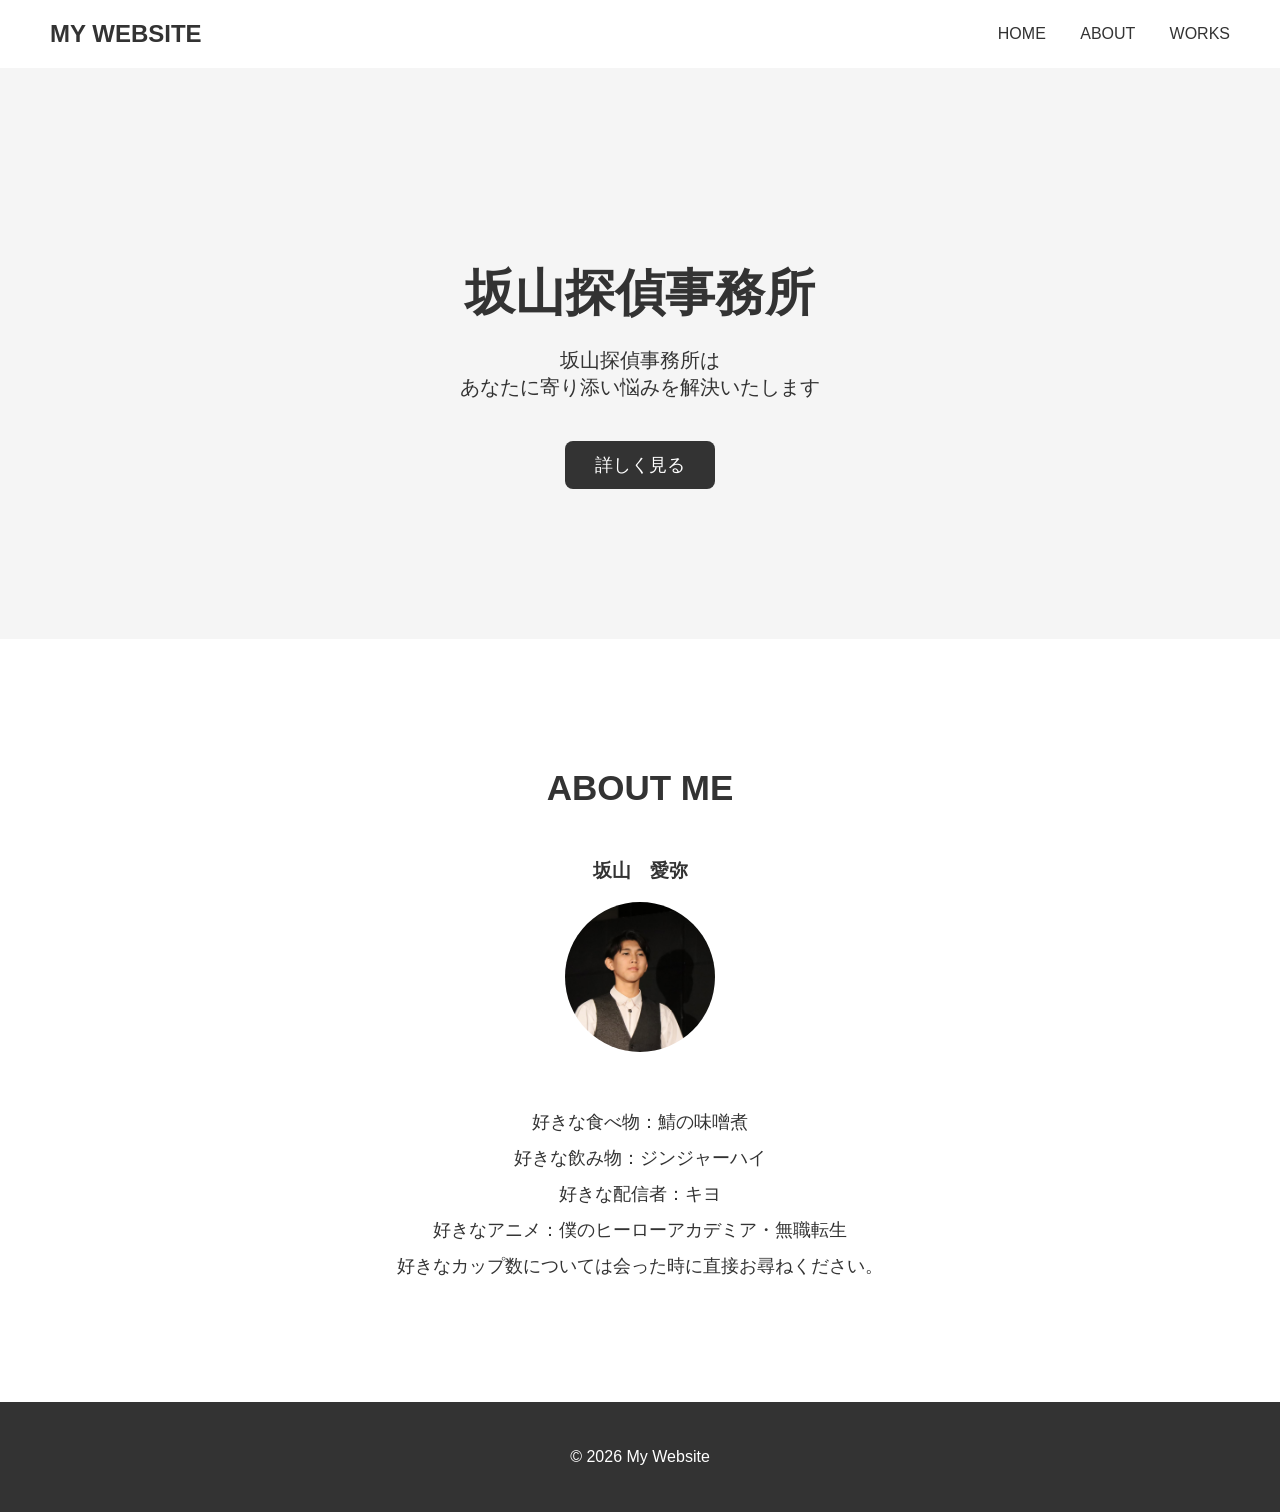
==== index.html @ 26651b27 "Add files via upload" ====
<!DOCTYPE html>
<html lang="ja">

<head>
    <meta charset="UTF-8">
    <meta name="viewport" content="width=device-width, initial-scale=1.0">

    <title>坂山探偵事務所</title>

    <link rel="stylesheet" href="style.css">
</head>

<body>

    <!-- ヘッダー -->
    <header>

        <h2>MY WEBSITE</h2>

        <nav>
            <a href="index.html">HOME</a>
            <a href="about.html">ABOUT</a>
            <a href="works.html">WORKS</a>
        </nav>

    </header>


    <!-- メイン -->
    <main>

        <!-- トップ -->
        <section id="home">

            <h1>坂山探偵事務所</h1>

            <p>坂山探偵事務所は<br>
                あなたに寄り添い悩みを解決いたします


            </p>

            <button>詳しく見る</button>

        </section>


        <!-- プロフィール -->
        <section id="about">

            <h2>ABOUT ME</h2>
            <h3>坂山　愛弥</h3>

            <div class="profile">

                <img
                    class="profile-image"
                    src="images/profile.jpg"
                    alt="プロフィール画像"
                >

                <p>
                    好きな食べ物：鯖の味噌煮<br>
                    好きな飲み物：ジンジャーハイ<br>
                    好きな配信者：キヨ<br>
                    好きなアニメ：僕のヒーローアカデミア・無職転生<br>
                    好きなカップ数については会った時に直接お尋ねください。
                    
                </p>

            </div>

        </section>

    </main>


    <!-- フッター -->
    <footer>

        <p>© 2026 My Website</p>

    </footer>

</body>

</html>
---- style.css ----
/* ページ全体 */

body {
    margin: 0;

    font-family: sans-serif;

    background-color: #f5f5f5;

    color: #333;
}


/* ヘッダー */

header {
    display: flex;

    justify-content: space-between;

    align-items: center;

    padding: 20px 50px;

    background-color: white;
}


header h2 {
    margin: 0;
}


/* メニュー */

nav a {
    margin-left: 30px;

    color: #333;

    text-decoration: none;
}

nav a:hover {
    opacity: 0.5;
}


/* トップ */

#home {
    text-align: center;

    padding: 150px 20px;
}


#home h1 {
    font-size: 50px;

    margin-bottom: 20px;
}


#home p {
    font-size: 20px;
}


/* ボタン */

button {
    margin-top: 20px;

    padding: 12px 30px;

    font-size: 18px;

    border: none;

    border-radius: 8px;

    background-color: #333;

    color: white;

    cursor: pointer;
}

button:hover {
    opacity: 0.7;
}


/* ABOUT */

#about {
    background-color: white;

    text-align: center;

    padding: 100px 20px;
}


#about h2 {
    font-size: 35px;

    margin-bottom: 50px;
}


/* プロフィール */

.profile {
    max-width: 600px;

    margin: 0 auto;
}


.profile-image {
    width: 150px;
    height: 150px;

    margin: 0 auto 30px;

    border-radius: 50%;

    object-fit: cover;
}


.profile p {
    font-size: 18px;

    line-height: 2;
}


/* フッター */

footer {
    text-align: center;

    padding: 30px;

    background-color: #333;

    color: white;
}
/* WORKS */

#works {
    text-align: center;

    padding: 100px 20px;

    background-color: #f5f5f5;
}


#works h1 {
    font-size: 40px;

    margin-bottom: 15px;
}


.works-description {
    margin-bottom: 50px;

    color: #666;
}


/* 作品を並べる */

.works-container {
    display: flex;

    justify-content: center;

    gap: 30px;

    max-width: 1000px;

    margin: 0 auto;
}


/* 作品カード */

.work-card {
    width: 280px;

    background-color: white;

    border-radius: 12px;

    overflow: hidden;

    box-shadow: 0 5px 15px rgba(0, 0, 0, 0.1);

    transition: transform 0.3s;
}


/* カードの画像 */

.work-card img {
    width: 100%;

    height: 180px;

    object-fit: cover;
}


/* カードのタイトル */

.work-card h2 {
    font-size: 22px;

    margin: 20px 20px 10px;
}


/* カードの説明 */

.work-card p {
    line-height: 1.7;

    color: #666;

    margin: 0 20px 25px;
}


/* マウスを乗せたとき */

.work-card:hover {
    transform: translateY(-8px);
}
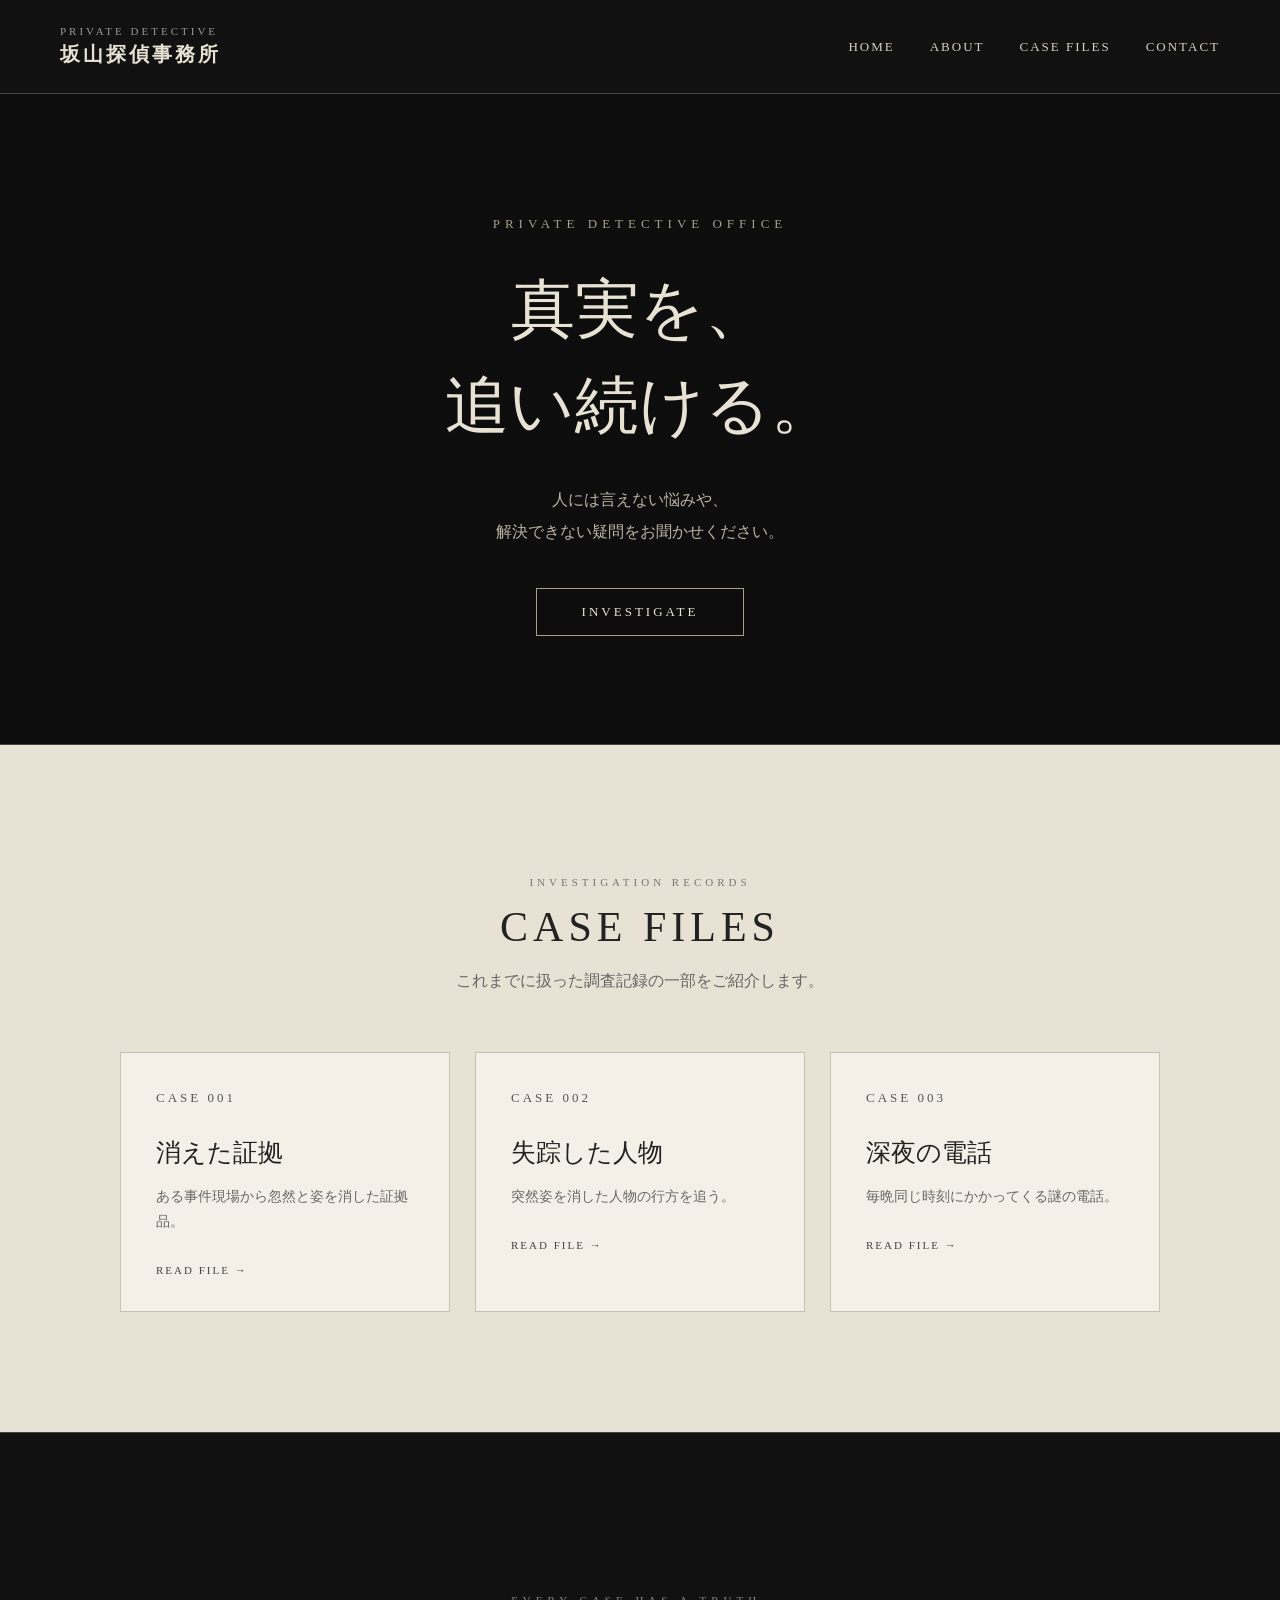
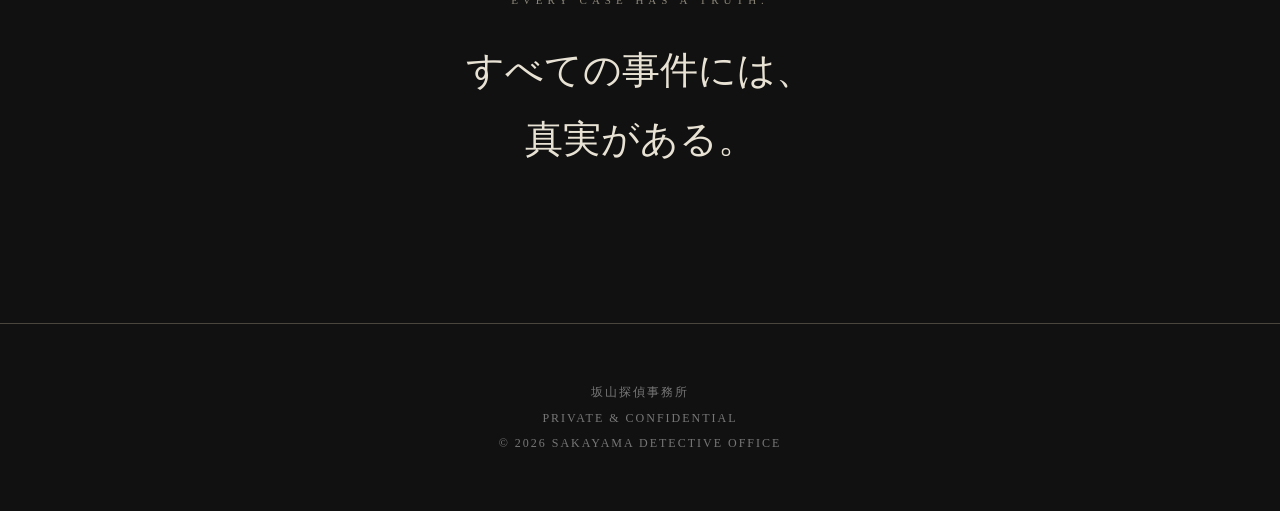
==== commit ed5eabc2: "Add files via upload" ====
--- a/index.html
+++ b/index.html
@@ -13,62 +13,163 @@
 <body>
 
     <!-- ヘッダー -->
+
     <header>
 
-        <h2>MY WEBSITE</h2>
+        <div class="logo">
+            <span>PRIVATE DETECTIVE</span>
+            <strong>坂山探偵事務所</strong>
+        </div>
 
         <nav>
             <a href="index.html">HOME</a>
             <a href="about.html">ABOUT</a>
-            <a href="works.html">WORKS</a>
+            <a href="works.html">CASE FILES</a>
+            <a href="contact.html">CONTACT</a>
         </nav>
 
     </header>
 
 
     <!-- メイン -->
+
     <main>
 
-        <!-- トップ -->
-        <section id="home">
+        <!-- ヒーロー -->
 
-            <h1>坂山探偵事務所</h1>
+        <section class="hero">
 
-            <p>坂山探偵事務所は<br>
-                あなたに寄り添い悩みを解決いたします
+            <div class="hero-content">
 
+                <p class="hero-subtitle">
+                    PRIVATE DETECTIVE OFFICE
+                </p>
 
-            </p>
+                <h1>
+                    真実を、<br>
+                    追い続ける。
+                </h1>
 
-            <button>詳しく見る</button>
+                <p class="hero-text">
+                    人には言えない悩みや、<br>
+                    解決できない疑問をお聞かせください。
+                </p>
+
+                <a href="about.html" class="main-button">
+                    INVESTIGATE
+                </a>
+
+            </div>
 
         </section>
 
 
-        <!-- プロフィール -->
-        <section id="about">
+        <!-- CASE FILES -->
 
-            <h2>ABOUT ME</h2>
-            <h3>坂山　愛弥</h3>
+        <section class="case-section">
 
-            <div class="profile">
+            <p class="section-label">
+                INVESTIGATION RECORDS
+            </p>
 
-                <img
-                    class="profile-image"
-                    src="images/profile.jpg"
-                    alt="プロフィール画像"
-                >
+            <h2>
+                CASE FILES
+            </h2>
 
-                <p>
-                    好きな食べ物：鯖の味噌煮<br>
-                    好きな飲み物：ジンジャーハイ<br>
-                    好きな配信者：キヨ<br>
-                    好きなアニメ：僕のヒーローアカデミア・無職転生<br>
-                    好きなカップ数については会った時に直接お尋ねください。
-                    
-                </p>
+            <p class="section-description">
+                これまでに扱った調査記録の一部をご紹介します。
+            </p>
+
+
+            <div class="case-container">
+
+
+                <!-- CASE 01 -->
+
+                <a href="works.html" class="case-card">
+
+                    <span class="case-number">
+                        CASE 001
+                    </span>
+
+                    <h3>
+                        消えた証拠
+                    </h3>
+
+                    <p>
+                        ある事件現場から忽然と姿を消した証拠品。
+                    </p>
+
+                    <span class="read-more">
+                        READ FILE →
+                    </span>
+
+                </a>
+
+
+                <!-- CASE 02 -->
+
+                <a href="works.html" class="case-card">
+
+                    <span class="case-number">
+                        CASE 002
+                    </span>
+
+                    <h3>
+                        失踪した人物
+                    </h3>
+
+                    <p>
+                        突然姿を消した人物の行方を追う。
+                    </p>
+
+                    <span class="read-more">
+                        READ FILE →
+                    </span>
+
+                </a>
+
+
+                <!-- CASE 03 -->
+
+                <a href="works.html" class="case-card">
+
+                    <span class="case-number">
+                        CASE 003
+                    </span>
+
+                    <h3>
+                        深夜の電話
+                    </h3>
+
+                    <p>
+                        毎晩同じ時刻にかかってくる謎の電話。
+                    </p>
+
+                    <span class="read-more">
+                        READ FILE →
+                    </span>
+
+                </a>
+
 
             </div>
+
+        </section>
+
+
+        <!-- MESSAGE -->
+
+        <section class="message">
+
+            <p>
+                EVERY CASE HAS A TRUTH.
+            </p>
+
+            <h2>
+                すべての事件には、<br>
+                真実がある。
+            </h2>
 
         </section>
 
@@ -76,9 +177,18 @@
 
 
     <!-- フッター -->
+
     <footer>
 
-        <p>© 2026 My Website</p>
+        <p>坂山探偵事務所</p>
+
+        <p>
+            PRIVATE & CONFIDENTIAL
+        </p>
+
+        <p>
+            © 2026 SAKAYAMA DETECTIVE OFFICE
+        </p>
 
     </footer>
 
--- a/style.css
+++ b/style.css
@@ -1,17 +1,21 @@
-/* ページ全体 */
+/* =========================
+   全体
+========================= */
 
 body {
     margin: 0;
 
-    font-family: sans-serif;
-
-    background-color: #f5f5f5;
-
-    color: #333;
-}
-
-
-/* ヘッダー */
+    font-family: "Hiragino Mincho ProN", "Yu Mincho", serif;
+
+    background-color: #171717;
+
+    color: #e8e2d5;
+}
+
+
+/* =========================
+   ヘッダー
+========================= */
 
 header {
     display: flex;
@@ -20,225 +24,1641 @@
 
     align-items: center;
 
-    padding: 20px 50px;
-
-    background-color: white;
-}
-
-
-header h2 {
+    padding: 25px 60px;
+
+    background-color: #111;
+
+    border-bottom: 1px solid #4a463d;
+}
+
+
+/* ロゴ */
+
+.logo {
+    display: flex;
+
+    flex-direction: column;
+}
+
+
+.logo span {
+    font-family: Georgia, serif;
+
+    font-size: 11px;
+
+    letter-spacing: 3px;
+
+    color: #999;
+}
+
+
+.logo strong {
+    margin-top: 4px;
+
+    font-size: 20px;
+
+    letter-spacing: 3px;
+}
+
+
+/* =========================
+   ナビゲーション
+========================= */
+
+nav {
+    display: flex;
+
+    gap: 35px;
+}
+
+
+nav a {
+    color: #d8d0c0;
+
+    text-decoration: none;
+
+    font-family: Georgia, serif;
+
+    font-size: 13px;
+
+    letter-spacing: 2px;
+
+    transition: 0.3s;
+}
+
+
+nav a:hover {
+    color: #fff;
+
+    opacity: 0.6;
+}
+
+
+/* =========================
+   HERO
+========================= */
+
+.hero {
+    min-height: 650px;
+
+    display: flex;
+
+    align-items: center;
+
+    justify-content: center;
+
+    text-align: center;
+
+    background:
+        linear-gradient(
+            rgba(10, 10, 10, 0.75),
+            rgba(10, 10, 10, 0.75)
+        );
+
+    border-bottom: 1px solid #4a463d;
+}
+
+
+.hero-content {
+    max-width: 700px;
+
+    padding: 40px;
+}
+
+
+.hero-subtitle {
+    font-family: Georgia, serif;
+
+    font-size: 13px;
+
+    letter-spacing: 5px;
+
+    color: #a89f8c;
+
+    margin-bottom: 30px;
+}
+
+
+.hero h1 {
+    font-size: 64px;
+
+    font-weight: normal;
+
+    line-height: 1.5;
+
+    margin: 0 0 30px;
+}
+
+
+.hero-text {
+    font-size: 16px;
+
+    line-height: 2;
+
+    color: #bbb3a4;
+
+    margin-bottom: 40px;
+}
+
+
+/* =========================
+   ボタン
+========================= */
+
+.main-button {
+    display: inline-block;
+
+    padding: 15px 45px;
+
+    border: 1px solid #a89f8c;
+
+    color: #e8e2d5;
+
+    text-decoration: none;
+
+    font-family: Georgia, serif;
+
+    font-size: 13px;
+
+    letter-spacing: 3px;
+
+    transition: 0.3s;
+}
+
+
+.main-button:hover {
+    background-color: #e8e2d5;
+
+    color: #171717;
+}
+
+
+/* =========================
+   CASE FILES
+========================= */
+
+.case-section {
+    padding: 120px 40px;
+
+    text-align: center;
+
+    background-color: #e8e2d5;
+
+    color: #222;
+}
+
+
+.section-label {
+    font-family: Georgia, serif;
+
+    font-size: 11px;
+
+    letter-spacing: 4px;
+
+    color: #777;
+
+    margin-bottom: 15px;
+}
+
+
+.case-section h2 {
+    font-size: 42px;
+
+    font-weight: normal;
+
+    letter-spacing: 5px;
+
+    margin: 0 0 20px;
+}
+
+
+.section-description {
+    color: #666;
+
+    margin-bottom: 60px;
+}
+
+
+/* =========================
+   CASEカード
+========================= */
+
+.case-container {
+    max-width: 1100px;
+
+    margin: 0 auto;
+
+    display: flex;
+
+    gap: 25px;
+
+    justify-content: center;
+}
+
+
+.case-card {
+    flex: 1;
+
+    max-width: 330px;
+
+    padding: 35px;
+
+    box-sizing: border-box;
+
+    text-align: left;
+
+    text-decoration: none;
+
+    color: #222;
+
+    background-color: #f4f0e7;
+
+    border: 1px solid #c8c0b0;
+
+    transition: 0.3s;
+}
+
+
+.case-card:hover {
+    transform: translateY(-8px);
+
+    box-shadow: 0 15px 30px rgba(0, 0, 0, 0.15);
+}
+
+
+.case-number {
+    font-family: Georgia, serif;
+
+    font-size: 12px;
+
+    letter-spacing: 2px;
+
+    color: #777;
+}
+
+
+.case-card h3 {
+    font-size: 25px;
+
+    font-weight: normal;
+
+    margin: 30px 0 15px;
+}
+
+
+.case-card p {
+    font-size: 14px;
+
+    line-height: 1.8;
+
+    color: #666;
+}
+
+
+.read-more {
+    display: block;
+
+    margin-top: 30px;
+
+    font-family: Georgia, serif;
+
+    font-size: 11px;
+
+    letter-spacing: 2px;
+
+    color: #444;
+}
+
+
+/* =========================
+   MESSAGE
+========================= */
+
+.message {
+    padding: 150px 30px;
+
+    text-align: center;
+
+    background-color: #111;
+
+    border-top: 1px solid #4a463d;
+
+    border-bottom: 1px solid #4a463d;
+}
+
+
+.message p {
+    font-family: Georgia, serif;
+
+    font-size: 11px;
+
+    letter-spacing: 5px;
+
+    color: #8d877a;
+
+    margin-bottom: 30px;
+}
+
+
+.message h2 {
+    font-size: 38px;
+
+    font-weight: normal;
+
+    line-height: 1.8;
+
     margin: 0;
 }
 
 
-/* メニュー */
-
-nav a {
-    margin-left: 30px;
-
-    color: #333;
-
-    text-decoration: none;
-}
-
-nav a:hover {
-    opacity: 0.5;
-}
-
-
-/* トップ */
-
-#home {
+/* =========================
+   フッター
+========================= */
+
+footer {
+    padding: 50px 20px;
+
     text-align: center;
 
-    padding: 150px 20px;
-}
-
-
-#home h1 {
+    background-color: #111;
+
+    color: #777;
+}
+
+
+footer p {
+    margin: 10px;
+
+    font-size: 12px;
+
+    letter-spacing: 2px;
+}
+
+/* =========================
+   ABOUT
+========================= */
+
+
+/* ABOUTトップ */
+
+.about-hero {
+    padding: 120px 30px;
+
+    text-align: center;
+
+    background-color: #171717;
+
+    border-bottom: 1px solid #4a463d;
+}
+
+
+.about-hero h1 {
     font-size: 50px;
 
-    margin-bottom: 20px;
-}
-
-
-#home p {
+    font-weight: normal;
+
+    letter-spacing: 4px;
+
+    margin: 20px 0 30px;
+}
+
+
+.about-hero p:last-child {
+    color: #aaa;
+
+    line-height: 2;
+
+    font-size: 15px;
+}
+
+
+/* -------------------------
+   メッセージ
+------------------------- */
+
+.about-message {
+    padding: 120px 30px;
+
+    background-color: #e8e2d5;
+
+    color: #222;
+}
+
+
+.about-text {
+    max-width: 750px;
+
+    margin: 0 auto;
+}
+
+
+.about-label {
+    font-family: Georgia, serif;
+
+    font-size: 11px;
+
+    letter-spacing: 4px;
+
+    color: #777;
+}
+
+
+.about-text h2 {
+    font-size: 42px;
+
+    font-weight: normal;
+
+    line-height: 1.7;
+
+    margin: 30px 0 40px;
+}
+
+
+.about-text p:not(.about-label) {
+    font-size: 15px;
+
+    line-height: 2;
+
+    color: #555;
+
+    margin-bottom: 25px;
+}
+
+
+/* -------------------------
+   調査内容
+------------------------- */
+
+.services {
+    padding: 120px 30px;
+
+    text-align: center;
+
+    background-color: #171717;
+}
+
+
+.services h2 {
+    font-size: 40px;
+
+    font-weight: normal;
+
+    margin: 20px 0 60px;
+}
+
+
+.service-container {
+    max-width: 1000px;
+
+    margin: 0 auto;
+
+    display: flex;
+
+    gap: 25px;
+}
+
+
+.service-card {
+    flex: 1;
+
+    padding: 40px 30px;
+
+    text-align: left;
+
+    border: 1px solid #4a463d;
+
+    background-color: #1d1d1d;
+}
+
+
+.service-card span {
+    font-family: Georgia, serif;
+
+    font-size: 12px;
+
+    letter-spacing: 2px;
+
+    color: #888;
+}
+
+
+.service-card h3 {
+    font-size: 24px;
+
+    font-weight: normal;
+
+    margin: 30px 0 15px;
+}
+
+
+.service-card p {
+    font-size: 14px;
+
+    line-height: 1.8;
+
+    color: #aaa;
+}
+
+
+/* -------------------------
+   事務所概要
+------------------------- */
+
+.office-info {
+    padding: 120px 30px;
+
+    background-color: #e8e2d5;
+
+    color: #222;
+
+    text-align: center;
+}
+
+
+.office-info h2 {
+    font-size: 40px;
+
+    font-weight: normal;
+
+    margin: 20px 0 60px;
+}
+
+
+.office-table {
+    max-width: 700px;
+
+    margin: 0 auto;
+
+    border-top: 1px solid #aaa;
+}
+
+
+.office-row {
+    display: flex;
+
+    justify-content: space-between;
+
+    padding: 22px 10px;
+
+    border-bottom: 1px solid #aaa;
+
+    text-align: left;
+}
+
+
+.office-row span {
+    color: #777;
+}
+
+
+.office-row strong {
+    font-weight: normal;
+}
+
+/* -------------------------
+   代表挨拶
+------------------------- */
+
+.about-message {
+    padding: 120px 30px;
+
+    background-color: #e8e2d5;
+
+    color: #222;
+}
+
+/* 挨拶本文 */
+
+.representative-description {
+    font-size: 15px;
+
+    line-height: 2;
+
+    color: #555;
+
+    margin: 0 0 20px;
+}
+.representative-container {
+    max-width: 1000px;
+
+    margin: 0 auto;
+
+    display: flex;
+
+    align-items: center;
+
+    gap: 80px;
+}
+
+
+/* 人物写真 */
+
+.representative-photo {
+    flex-shrink: 0;
+
+    width: 280px;
+
+    height: 280px;
+
+    border-radius: 50%;
+
+    overflow: hidden;
+
+    border: 1px solid #aaa;
+}
+
+
+.representative-photo img {
+    width: 100%;
+
+    height: 100%;
+
+    object-fit: cover;
+}
+
+
+/* 代表挨拶 */
+
+.representative-text {
+    max-width: 560px;
+}
+
+
+.representative-name {
+    font-size: 48px;
+
+    margin: 0 0 25px;
+
+    letter-spacing: 3px;
+}
+
+
+.representative-position {
     font-size: 20px;
-}
-
-
-/* ボタン */
-
-button {
-    margin-top: 20px;
-
-    padding: 12px 30px;
-
-    font-size: 18px;
-
-    border: none;
-
-    border-radius: 8px;
-
-    background-color: #333;
-
-    color: white;
+
+    color: #777;
+
+    margin: 0 0 25px;
+
+    
+}
+
+
+/* キャッチコピー */
+
+.representative-text h2 {
+    font-size: 42px;
+
+    font-weight: normal;
+
+    line-height: 1.7;
+
+    margin: 0 0 45px;
+}
+
+
+.representative-text .about-label {
+    font-family: Georgia, serif;
+
+    font-size: 13px;
+
+    letter-spacing: 5px;
+
+    color: #777;
+
+    margin: 0 0 45px;
+}
+
+/* =========================
+   CONTACT
+========================= */
+
+
+/* CONTACTトップ */
+
+.contact-hero {
+    padding: 120px 30px;
+
+    text-align: center;
+
+    background-color: #171717;
+
+    border-bottom: 1px solid #4a463d;
+}
+
+
+.contact-hero h1 {
+    font-size: 50px;
+
+    font-weight: normal;
+
+    letter-spacing: 4px;
+
+    margin: 20px 0 30px;
+}
+
+
+.contact-hero p:last-child {
+    color: #aaa;
+
+    line-height: 2;
+
+    font-size: 15px;
+}
+
+
+
+/* -------------------------
+   調査依頼フォーム
+------------------------- */
+
+.contact-form-section {
+    padding: 120px 30px;
+
+    background-color: #e8e2d5;
+
+    color: #222;
+}
+
+
+.contact-form-container {
+    max-width: 750px;
+
+    margin: 0 auto;
+}
+
+
+.contact-form-container h2 {
+    font-size: 40px;
+
+    font-weight: normal;
+
+    margin: 20px 0 15px;
+}
+
+
+.contact-description {
+    color: #666;
+
+    font-size: 14px;
+
+    margin-bottom: 60px;
+}
+
+
+
+/* フォーム */
+
+.form-item {
+    margin-bottom: 35px;
+}
+
+
+.form-item label {
+    display: block;
+
+    margin-bottom: 10px;
+
+    font-size: 14px;
+
+    letter-spacing: 1px;
+}
+
+
+.form-item input,
+.form-item select,
+.form-item textarea {
+
+    width: 100%;
+
+    box-sizing: border-box;
+
+    padding: 15px;
+
+    border: 1px solid #b8b1a3;
+
+    background-color: #f4f0e7;
+
+    color: #222;
+
+    font-family:
+        "Hiragino Mincho ProN",
+        "Yu Mincho",
+        serif;
+
+    font-size: 14px;
+
+    outline: none;
+
+    transition: 0.3s;
+}
+
+
+.form-item input:focus,
+.form-item select:focus,
+.form-item textarea:focus {
+
+    border-color: #555;
+
+    background-color: #fff;
+}
+
+
+.form-item textarea {
+
+    resize: vertical;
+
+    line-height: 1.8;
+}
+
+
+
+/* 送信ボタン */
+
+.form-submit {
+
+    margin-top: 50px;
+
+    text-align: center;
+}
+
+
+.form-submit button {
+
+    padding: 16px 55px;
+
+    border: 1px solid #333;
+
+    background-color: #222;
+
+    color: #e8e2d5;
+
+    font-family: Georgia, serif;
+
+    font-size: 12px;
+
+    letter-spacing: 3px;
 
     cursor: pointer;
-}
-
-button:hover {
-    opacity: 0.7;
-}
-
-
-/* ABOUT */
-
-#about {
-    background-color: white;
+
+    transition: 0.3s;
+}
+
+
+.form-submit button:hover {
+
+    background-color: #e8e2d5;
+
+    color: #222;
+
+}
+
+
+
+/* -------------------------
+   CONFIDENTIAL
+------------------------- */
+
+.contact-note {
+
+    padding: 130px 30px;
 
     text-align: center;
 
-    padding: 100px 20px;
-}
-
-
-#about h2 {
-    font-size: 35px;
-
-    margin-bottom: 50px;
-}
-
-
-/* プロフィール */
-
-.profile {
-    max-width: 600px;
+    background-color: #111;
+
+    border-top: 1px solid #4a463d;
+
+    border-bottom: 1px solid #4a463d;
+}
+
+
+.contact-note p {
+
+    font-family: Georgia, serif;
+
+    font-size: 11px;
+
+    letter-spacing: 5px;
+
+    color: #8d877a;
+
+    margin-bottom: 30px;
+}
+
+
+.contact-note h2 {
+
+    font-size: 36px;
+
+    font-weight: normal;
+
+    line-height: 1.8;
+
+    margin: 0 0 35px;
+}
+
+
+.contact-note span {
+
+    font-family: Georgia, serif;
+
+    font-size: 10px;
+
+    letter-spacing: 2px;
+
+    color: #777;
+}
+
+
+/* =========================
+   CASE FILES
+========================= */
+
+
+/* CASE FILES トップ */
+
+.casefile-hero {
+    padding: 120px 30px;
+
+    text-align: center;
+
+    background-color: #171717;
+
+    border-bottom: 1px solid #4a463d;
+}
+
+
+.casefile-hero h1 {
+    font-family: Georgia, serif;
+
+    font-size: 52px;
+
+    font-weight: normal;
+
+    letter-spacing: 6px;
+
+    margin: 20px 0 30px;
+}
+
+
+.casefile-hero p:last-child {
+    color: #aaa;
+
+    line-height: 2;
+
+    font-size: 15px;
+}
+
+
+
+/* -------------------------
+   事件記録
+------------------------- */
+
+.casefile-section {
+    padding: 120px 30px;
+
+    background-color: #e8e2d5;
+
+    color: #222;
+}
+
+
+.casefile-container {
+    max-width: 1000px;
 
     margin: 0 auto;
 }
 
 
-.profile-image {
-    width: 150px;
-    height: 150px;
-
-    margin: 0 auto 30px;
-
-    border-radius: 50%;
-
-    object-fit: cover;
-}
-
-
-.profile p {
-    font-size: 18px;
+
+/* 事件ファイル */
+
+.case-record {
+    margin-bottom: 70px;
+
+    border: 1px solid #aaa;
+
+    background-color: #f4f0e7;
+}
+
+
+
+/* ファイル上部 */
+
+.case-record-header {
+    display: flex;
+
+    justify-content: space-between;
+
+    align-items: center;
+
+    padding: 18px 25px;
+
+    border-bottom: 1px solid #aaa;
+
+    background-color: #ebe6da;
+}
+
+
+.case-number {
+    font-family: Georgia, serif;
+
+    font-size: 13px;
+
+    letter-spacing: 3px;
+
+    color: #555;
+}
+
+
+.case-status {
+    font-family: Georgia, serif;
+
+    font-size: 10px;
+
+    letter-spacing: 2px;
+
+    color: #777;
+}
+
+
+
+/* ファイル内容 */
+
+.case-record-content {
+    display: flex;
+
+    gap: 50px;
+
+    padding: 40px;
+}
+
+
+
+/* 写真 */
+
+.case-image {
+    width: 360px;
+
+    flex-shrink: 0;
+
+    overflow: hidden;
+
+    background-color: #222;
+}
+
+
+.case-image img {
+    width: 100%;
+
+    height: auto;
+
+    display: block;
+
+    object-fit: contain;
+
+    filter: grayscale(30%);
+}
+
+
+
+/* 事件情報 */
+
+.case-information {
+    flex: 1;
+}
+
+
+.case-label {
+    font-family: Georgia, serif;
+
+    font-size: 10px;
+
+    letter-spacing: 3px;
+
+    color: #777;
+
+    margin: 0 0 12px;
+}
+
+
+.case-information h2 {
+    font-size: 30px;
+
+    font-weight: normal;
+
+    margin: 0 0 30px;
+}
+
+
+
+/* DATE / LOCATION */
+
+.case-meta {
+    display: flex;
+
+    gap: 50px;
+
+    margin-bottom: 30px;
+
+    padding-bottom: 25px;
+
+    border-bottom: 1px solid #ccc;
+}
+
+
+.case-meta div {
+    display: flex;
+
+    flex-direction: column;
+
+    gap: 8px;
+}
+
+
+.case-meta span {
+    font-family: Georgia, serif;
+
+    font-size: 9px;
+
+    letter-spacing: 2px;
+
+    color: #888;
+}
+
+
+.case-meta strong {
+    font-size: 13px;
+
+    font-weight: normal;
+}
+
+
+
+/* 事件概要 */
+
+.case-description {
+    font-size: 14px;
 
     line-height: 2;
-}
-
-
-/* フッター */
-
-footer {
+
+    color: #555;
+
+    margin: 0;
+}
+
+
+
+/* -------------------------
+   CONFIDENTIAL
+------------------------- */
+
+.casefile-note {
+    padding: 130px 30px;
+
     text-align: center;
 
-    padding: 30px;
-
-    background-color: #333;
-
-    color: white;
-}
-/* WORKS */
-
-#works {
-    text-align: center;
-
-    padding: 100px 20px;
-
-    background-color: #f5f5f5;
-}
-
-
-#works h1 {
-    font-size: 40px;
-
-    margin-bottom: 15px;
-}
-
-
-.works-description {
-    margin-bottom: 50px;
-
-    color: #666;
-}
-
-
-/* 作品を並べる */
-
-.works-container {
-    display: flex;
-
-    justify-content: center;
-
-    gap: 30px;
-
-    max-width: 1000px;
-
-    margin: 0 auto;
-}
-
-
-/* 作品カード */
-
-.work-card {
-    width: 280px;
-
-    background-color: white;
-
-    border-radius: 12px;
-
-    overflow: hidden;
-
-    box-shadow: 0 5px 15px rgba(0, 0, 0, 0.1);
-
-    transition: transform 0.3s;
-}
-
-
-/* カードの画像 */
-
-.work-card img {
-    width: 100%;
-
-    height: 180px;
-
-    object-fit: cover;
-}
-
-
-/* カードのタイトル */
-
-.work-card h2 {
-    font-size: 22px;
-
-    margin: 20px 20px 10px;
-}
-
-
-/* カードの説明 */
-
-.work-card p {
-    line-height: 1.7;
-
-    color: #666;
-
-    margin: 0 20px 25px;
-}
-
-
-/* マウスを乗せたとき */
-
-.work-card:hover {
-    transform: translateY(-8px);
-}+    background-color: #111;
+
+    border-top: 1px solid #4a463d;
+
+    border-bottom: 1px solid #4a463d;
+}
+
+
+.casefile-note p {
+    font-family: Georgia, serif;
+
+    font-size: 11px;
+
+    letter-spacing: 5px;
+
+    color: #8d877a;
+
+    margin-bottom: 30px;
+}
+
+
+.casefile-note h2 {
+    font-size: 36px;
+
+    font-weight: normal;
+
+    line-height: 1.8;
+
+    margin: 0 0 35px;
+}
+
+
+.casefile-note span {
+    font-family: Georgia, serif;
+
+    font-size: 10px;
+
+    letter-spacing: 2px;
+
+    color: #777;
+}
+
+/* =========================
+   スマートフォン対応
+========================= */
+
+@media (max-width: 768px) {
+
+
+    /* -------------------------
+       ヘッダー
+    ------------------------- */
+
+    header {
+        padding: 20px;
+        
+        flex-direction: column;
+
+        gap: 20px;
+    }
+
+
+    .logo {
+        text-align: center;
+    }
+
+
+    .logo strong {
+        font-size: 18px;
+    }
+
+
+    nav {
+        gap: 20px;
+
+        justify-content: center;
+
+        flex-wrap: wrap;
+    }
+
+
+    nav a {
+        font-size: 11px;
+
+        letter-spacing: 1px;
+    }
+
+
+
+    /* -------------------------
+       HERO
+    ------------------------- */
+
+    .hero {
+        min-height: 600px;
+
+        padding: 30px 20px;
+
+        box-sizing: border-box;
+    }
+
+
+    .hero-content {
+        padding: 20px;
+    }
+
+
+    .hero-subtitle {
+        font-size: 10px;
+
+        letter-spacing: 3px;
+    }
+
+
+    .hero h1 {
+        font-size: 42px;
+
+        line-height: 1.5;
+    }
+
+
+    .hero-text {
+        font-size: 14px;
+
+        line-height: 1.9;
+    }
+
+
+    .main-button {
+        padding: 14px 35px;
+
+        font-size: 11px;
+    }
+
+
+
+    /* -------------------------
+       CASE FILES
+    ------------------------- */
+
+    .case-section {
+        padding: 80px 20px;
+    }
+
+
+    .case-section h2 {
+        font-size: 32px;
+
+        letter-spacing: 3px;
+    }
+
+
+    .section-description {
+        font-size: 14px;
+
+        line-height: 1.8;
+
+        margin-bottom: 40px;
+    }
+
+
+    /* カードを縦並びにする */
+
+    .case-container {
+        flex-direction: column;
+
+        align-items: center;
+
+        gap: 20px;
+    }
+
+
+    .case-card {
+        width: 100%;
+
+        max-width: 400px;
+    }
+
+
+
+    /* -------------------------
+       MESSAGE
+    ------------------------- */
+
+    .message {
+        padding: 100px 20px;
+    }
+
+
+    .message p {
+        font-size: 9px;
+
+        letter-spacing: 3px;
+    }
+
+
+    .message h2 {
+        font-size: 28px;
+
+        line-height: 1.8;
+    }
+
+
+
+    /* -------------------------
+       FOOTER
+    ------------------------- */
+
+    footer {
+        padding: 40px 20px;
+    }
+
+
+    footer p {
+        font-size: 10px;
+    }
+
+        /* ABOUT */
+
+        .about-hero {
+            padding: 90px 20px;
+        }
+    
+    
+        .about-hero h1 {
+            font-size: 34px;
+    
+            letter-spacing: 2px;
+        }
+    
+    
+        .about-message {
+            padding: 80px 25px;
+        }
+    
+    
+        .about-text h2 {
+            font-size: 30px;
+        }
+    
+    
+        .service-container {
+            flex-direction: column;
+        }
+    
+    
+        .service-card {
+            width: 100%;
+    
+            box-sizing: border-box;
+        }
+    
+    
+        .office-info {
+            padding: 80px 20px;
+        }
+    
+    
+        .office-info h2 {
+            font-size: 32px;
+        }
+    
+    
+        .office-row {
+            flex-direction: column;
+    
+            gap: 8px;
+        }
+
+            /* 代表挨拶 */
+
+    .representative-container {
+        flex-direction: column;
+
+        gap: 45px;
+
+        text-align: center;
+    }
+
+
+    .representative-photo {
+        width: 220px;
+
+        height: 220px;
+    }
+
+
+    .representative-text {
+        max-width: 100%;
+    }
+
+
+    .representative-text h2 {
+        font-size: 30px;
+    }
+
+
+    .representative-text p:not(.about-label):not(.representative-name):not(.representative-position) {
+        text-align: left;
+    }
+
+        /* CONTACT */
+
+        .contact-hero {
+            padding: 90px 20px;
+        }
+    
+    
+        .contact-hero h1 {
+            font-size: 34px;
+    
+            letter-spacing: 2px;
+        }
+    
+    
+        .contact-form-section {
+            padding: 80px 25px;
+        }
+    
+    
+        .contact-form-container h2 {
+            font-size: 30px;
+        }
+    
+    
+        .contact-description {
+            line-height: 1.8;
+    
+            margin-bottom: 45px;
+        }
+    
+    
+        .form-item {
+            margin-bottom: 28px;
+        }
+    
+    
+        .form-item input,
+        .form-item select,
+        .form-item textarea {
+            padding: 13px;
+    
+            font-size: 14px;
+        }
+    
+    
+        .form-submit button {
+            width: 100%;
+    
+            padding: 15px;
+        }
+    
+    
+        .contact-note {
+            padding: 100px 20px;
+        }
+    
+    
+        .contact-note h2 {
+            font-size: 28px;
+        }
+
+        /* CASE FILES */
+
+        .casefile-hero {
+            padding: 90px 20px;
+        }
+    
+    
+        .casefile-hero h1 {
+            font-size: 38px;
+    
+            letter-spacing: 4px;
+        }
+    
+    
+        .casefile-section {
+            padding: 80px 20px;
+        }
+    
+    
+        .case-record {
+            margin-bottom: 40px;
+        }
+    
+    
+        .case-record-header {
+            padding: 15px 18px;
+        }
+    
+    
+        .case-record-content {
+            flex-direction: column;
+    
+            gap: 30px;
+    
+            padding: 25px;
+        }
+    
+    
+        .case-image {
+            width: 100%;
+    
+            height: auto;
+        }
+    
+    
+        .case-information h2 {
+            font-size: 26px;
+    
+            margin-bottom: 25px;
+        }
+    
+    
+        .case-meta {
+            gap: 30px;
+    
+            flex-wrap: wrap;
+        }
+    
+    
+        .case-description {
+            font-size: 14px;
+    
+            line-height: 1.9;
+        }
+    
+    
+        .casefile-note {
+            padding: 100px 20px;
+        }
+    
+    
+        .casefile-note h2 {
+            font-size: 28px;
+        }
+
+
+
+}
+
+
